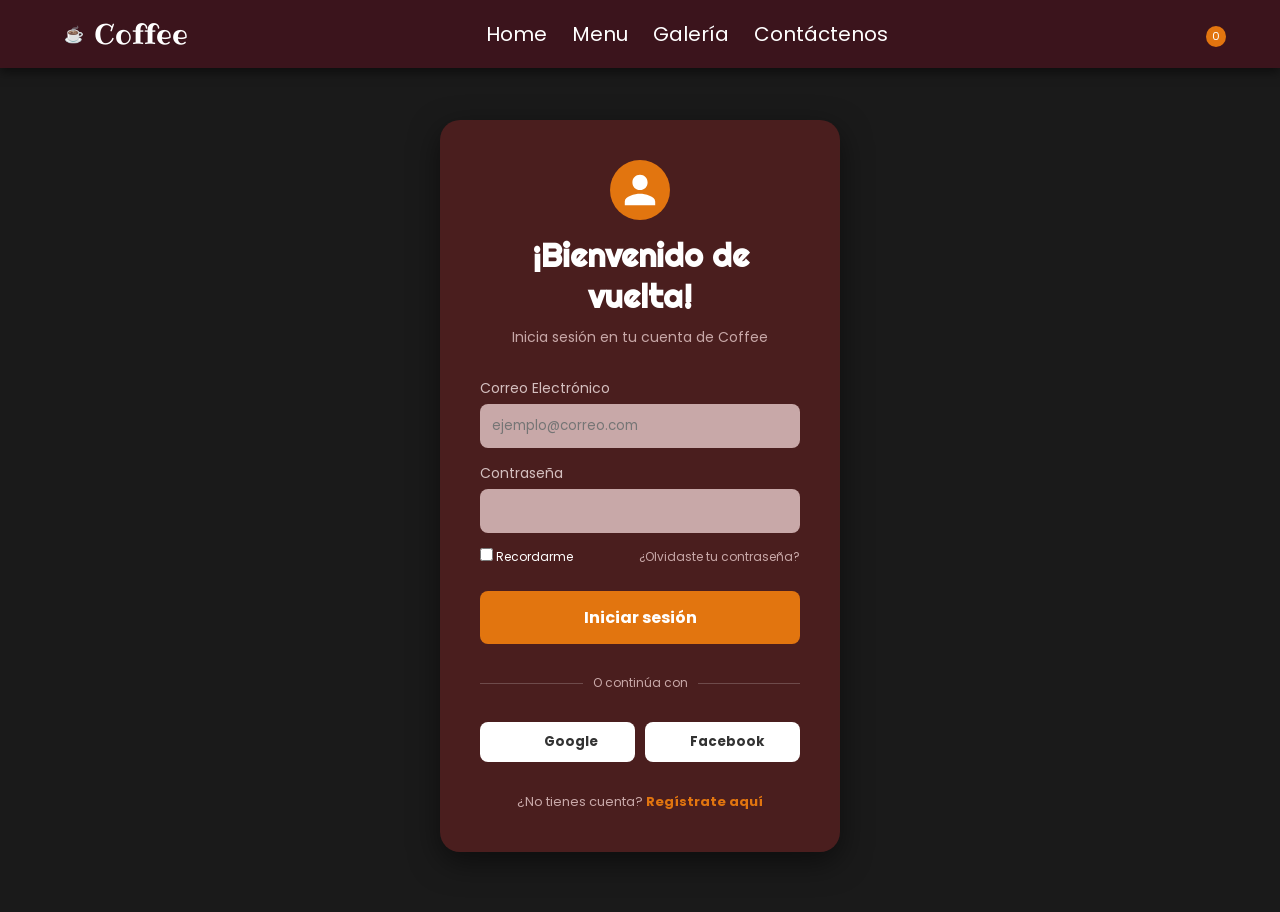
==== login.html @ d9e03b7d "casi termino" ====
<!DOCTYPE html>
<html lang="es">
<head>
    <meta charset="UTF-8" />
    <meta name="viewport" content="width=device-width, initial-scale=1.0"/>
    <title>Coffee – Iniciar Sesión</title>
    <link rel="stylesheet" href="./Css/login.css" />
    <link href="https://fonts.googleapis.com/css2?family=Righteous&family=Poppins:wght@300;400;700&family=Ribeye&family=Lato:wght@400;700&display=swap" rel="stylesheet"/>
    <script src="https://kit.fontawesome.com/bdc4e23805.js" crossorigin="anonymous"></script>
</head>
<body>

    <header>
        <nav class="navbar">
            <a href="index.html" class="nav-logo">
                <span class="logo-emoji">☕</span>
                <span class="nav-text">Coffee</span>
            </a>

            <ul class="nav-menu">
                <li><a href="index.html" class="nav-link">Home</a></li>
                <li><a href="menu.html" class="nav-link">Menu</a></li>
                <li><a href="galeria.html" class="nav-link">Galería</a></li>
                <li><a href="contacto.html" class="nav-link">Contáctenos</a></li>
            </ul>

            <div class="nav-icons">
                <i class="fas fa-user nav-link" style="margin-right: 15px; cursor: pointer;"></i>
                <div class="carrito" onclick="window.location.href='carrito.html'">
                    <i class="fas fa-shopping-cart"></i>
                    <span id="contador">0</span>
                </div>
            </div>
        </nav>
    </header>

    <main class="main">
        <div class="login-card">
            <div class="avatar-icon">
                <svg xmlns="http://www.w3.org/2000/svg" viewBox="0 0 24 24" fill="white" width="38" height="38">
                    <path d="M12 12c2.7 0 4.8-2.1 4.8-4.8S14.7 2.4 12 2.4 7.2 4.5 7.2 7.2 9.3 12 12 12zm0 2.4c-3.2 0-9.6 1.6-9.6 4.8v2.4h19.2v-2.4c0-3.2-6.4-4.8-9.6-4.8z"/>
                </svg>
            </div>

            <h1 class="card-title">¡Bienvenido de vuelta!</h1>
            <p class="card-subtitle">Inicia sesión en tu cuenta de Coffee</p>

            <form class="login-form">
                <div class="form-group">
                    <label for="email">Correo Electrónico</label>
                    <input type="email" id="email" placeholder="ejemplo@correo.com" />
                </div>

                <div class="form-group">
                    <label for="password">Contraseña</label>
                    <div class="input-wrapper">
                        <input type="password" id="password" />
                        <button type="button" class="toggle-pw" onclick="togglePassword()">
                            <i class="fas fa-eye"></i>
                        </button>
                    </div>
                </div>

                <div class="form-options">
                    <label class="remember-label">
                        <input type="checkbox" id="remember" /> Recordarme
                    </label>
                    <a href="#" class="forgot-link">¿Olvidaste tu contraseña?</a>
                </div>

                <button type="submit" class="btn-login">Iniciar sesión</button>

                <div class="divider">
                    <span class="divider-line"></span>
                    <span class="divider-text">O continúa con</span>
                    <span class="divider-line"></span>
                </div>

                <div class="social-buttons">
                    <button type="button" class="btn-social">
                        <img src="https://www.gstatic.com/images/branding/product/1x/gsa_512dp.png" width="18" alt=""> Google
                    </button>
                    <button type="button" class="btn-social">
                        <i class="fab fa-facebook" style="color: #1877F2; font-size: 18px;"></i> Facebook
                    </button>
                </div>

                <p class="register-prompt">
                    ¿No tienes cuenta? <a href="#">Regístrate aquí</a>
                </p>
            </form>
        </div>
    </main>

    <script>
        function togglePassword() {
            const input = document.getElementById('password');
            input.type = input.type === 'password' ? 'text' : 'password';
        }
    </script>
</body>
</html>
---- Css/login.css ----
/* --- Variables y Configuración --- */
:root {
  --bg-main:      #1a1a1a;
  --bg-navbar:    #3b141c;
  --bg-card:      #4a1e1e;
  --bg-input:     #c8a8a8;
  --accent:       #e2750f;
  --accent-hover: #ff8c1a;
  --text-muted:   #c8a8a8;
  --font-logo:    'Ribeye', cursive;
  --font-display: 'Righteous', cursive;
}

* { margin: 0; padding: 0; box-sizing: border-box; font-family: 'Poppins', sans-serif; }

body {
  background-color: var(--bg-main);
  color: white;
  min-height: 100vh;
}

/* --- Header & Navbar --- */
header {
  position: fixed;
  top: 0; width: 100%; z-index: 1000;
  background-color: var(--bg-navbar);
  box-shadow: 0 4px 10px rgba(0,0,0,0.5);
}

.navbar {
  display: flex; justify-content: space-between; align-items: center;
  padding: 15px 5%;
}

.nav-logo { display: flex; align-items: center; text-decoration: none; }

.nav-text {
  font-family: var(--font-logo);
  color: white !important;
  font-size: 28px; margin-left: 10px;
}

.nav-menu { display: flex; gap: 25px; list-style: none; }

.nav-link {
  color: white !important; text-decoration: none;
  font-size: 20px; transition: 0.3s;
}

.nav-link:hover { color: var(--accent) !important; }

.nav-icons { display: flex; align-items: center; gap: 15px; }

.carrito {
  position: relative; font-size: 22px; cursor: pointer; transition: 0.3s;
}

.carrito:hover { color: var(--accent) !important; transform: scale(1.1); }

#contador {
  position: absolute; top: -8px; right: -10px;
  background: var(--accent); color: white;
  font-size: 11px; padding: 2px 6px; border-radius: 50%;
}

/* --- Main Content --- */
.main {
  display: flex; justify-content: center; align-items: center;
  padding: 120px 20px 60px;
}

.login-card {
  background-color: var(--bg-card);
  padding: 40px; border-radius: 20px;
  width: 100%; max-width: 400px;
  text-align: center; box-shadow: 0 10px 30px rgba(0,0,0,0.5);
}

.avatar-icon {
  width: 60px; height: 60px; background: var(--accent);
  border-radius: 50%; display: flex; align-items: center;
  justify-content: center; margin: 0 auto 15px;
}

.card-title { font-family: var(--font-display); margin-bottom: 10px; }

.card-subtitle { color: var(--text-muted); font-size: 14px; margin-bottom: 30px; }

/* --- Formulario & Inputs --- */
.login-form { display: flex; flex-direction: column; gap: 15px; text-align: left; }

.form-group label { display: block; font-size: 14px; color: #d4bfbf; margin-bottom: 5px; }

.form-group input {
  width: 100%; background: var(--bg-input); border: none;
  padding: 12px; border-radius: 8px; color: #333; outline: none;
}

.input-wrapper { position: relative; }
.toggle-pw {
  position: absolute; right: 10px; top: 50%; transform: translateY(-50%);
  background: none; border: none; color: #555; cursor: pointer;
}

/* ELIMINAR EL AZUL DE LOS ENLACES */
.form-options { display: flex; justify-content: space-between; font-size: 12px; }

.forgot-link {
  color: var(--text-muted) !important;
  text-decoration: none !important;
}

.forgot-link:hover { color: var(--accent) !important; text-decoration: underline !important; }

.btn-login {
  background: var(--accent); color: white; border: none;
  padding: 14px; border-radius: 8px; font-weight: bold;
  font-size: 16px; margin-top: 10px; transition: 0.3s;
}

.btn-login:hover { background: var(--accent-hover); transform: translateY(-2px); }

/* --- Divider & Social --- */
.divider { display: flex; align-items: center; gap: 10px; margin: 15px 0; }
.divider-line { flex: 1; height: 1px; background: rgba(255,255,255,0.2); }
.divider-text { font-size: 12px; color: var(--text-muted); }

.social-buttons { display: flex; gap: 10px; }
.btn-social {
  flex: 1; background: white; color: #333; border: none;
  padding: 10px; border-radius: 8px; font-weight: bold;
  display: flex; align-items: center; justify-content: center; gap: 8px;
}

.register-prompt { font-size: 13px; color: var(--text-muted); margin-top: 15px; text-align: center; }
.register-prompt a { color: var(--accent); text-decoration: none; font-weight: bold; }

@media (max-width: 600px) {
  .nav-menu { display: none; }
}
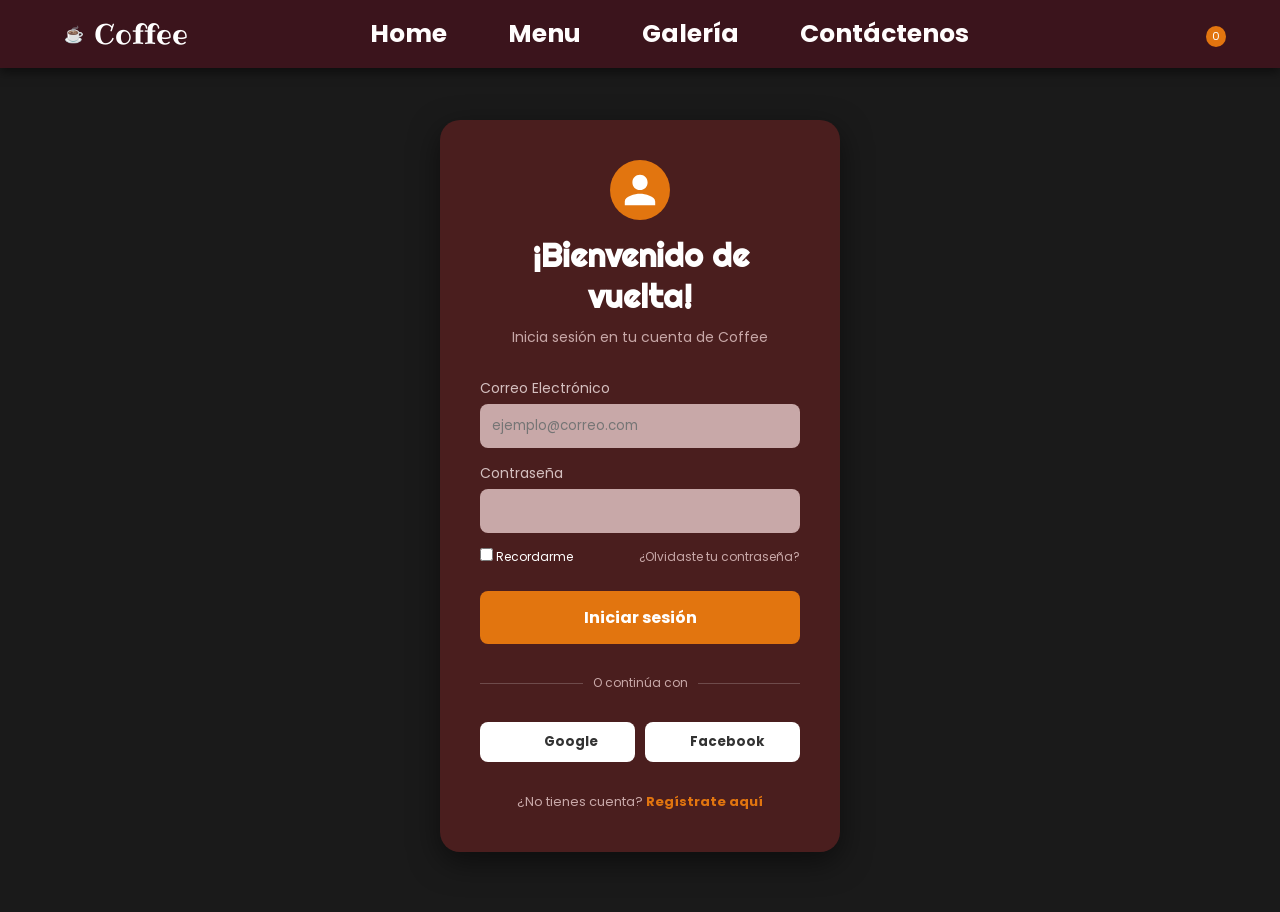
==== commit 27294bf0: "finalizado" ====
--- a/login.html
+++ b/login.html
@@ -86,7 +86,7 @@
                 </div>
 
                 <p class="register-prompt">
-                    ¿No tienes cuenta? <a href="#">Regístrate aquí</a>
+                    ¿No tienes cuenta? <a href="./registro.html">Regístrate aquí</a>
                 </p>
             </form>
         </div>
--- a/Css/login.css
+++ b/Css/login.css
@@ -40,14 +40,23 @@
   font-size: 28px; margin-left: 10px;
 }
 
-.nav-menu { display: flex; gap: 25px; list-style: none; }
+.nav-menu { 
+  display: flex; gap: 25px; list-style: none; 
+  font-weight: bold;
+  font-size: 25px;
+}
 
 .nav-link {
-  color: white !important; text-decoration: none;
-  font-size: 20px; transition: 0.3s;
+    padding: 10px 18px;
+    color: #fffdfd;
+    border-radius: 20px;
+    transition: 0.3s ease;
+    text-decoration: none;
 }
 
-.nav-link:hover { color: var(--accent) !important; }
+.nav-link:hover {
+    background-color: #e2750f !important;
+}
 
 .nav-icons { display: flex; align-items: center; gap: 15px; }
 
